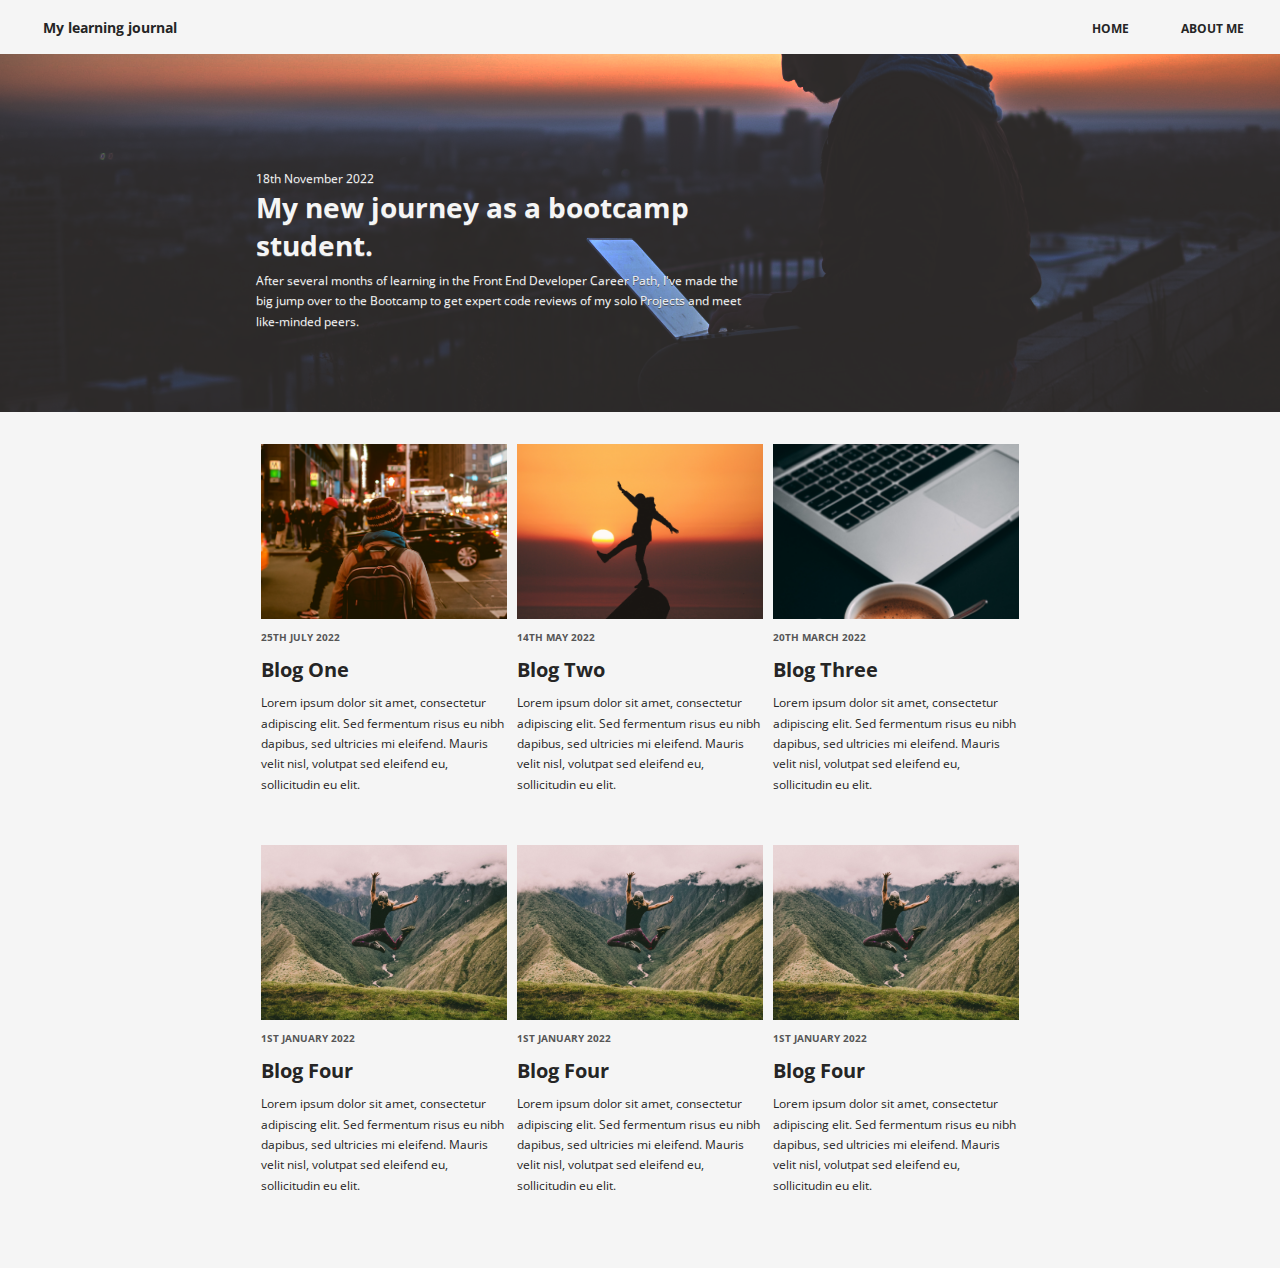
==== index.html @ 239884fc "Updated Blogs" ====
<!DOCTYPE html>
<html lang="en">
<head>
    <meta charset="UTF-8">
    <meta http-equiv="X-UA-Compatible" content="IE=edge">
    <meta name="viewport" content="width=device-width, initial-scale=1.0">
    <link rel="stylesheet" href="style.css">
    <title>Learning Journal</title>
</head>
<body>
    
    <header>
            <div class="header-items">
                <span class="nav-title">My learning journal</span>
                <nav>
                    <ul>
                        <li><a class="nav-links" href="#">Home</a></li>
                        <li><a class="nav-links" href="#">About Me</a></li>
                    </ul>
                </nav>
            </div>
    </header>

    <main>
        <div class="container">
            <div class="main-items">
                <span class="main-date">18th November 2022</span>
                <h1 class="main-title">My new journey as a bootcamp student.</h1>
                <p class="main-body">After several months of learning in the Front End Developer Career Path, I've made the big jump over to the Bootcamp to get expert code reviews of my solo Projects and meet like-minded peers.</p>
            </div>
        </div>
    </main>

    <div class="blogs">
        <div class="container">
            <div class="blog-items">
                <div class="blog">
                    <img class="blog-img"src="img/anubhav-saxena-RA5ntyyDHlw-unsplash.jpg" alt="">
                    <span class="blog-date">25th July 2022</span>
                    <h2 class="blog-title">Blog One</h2>
                    <p class="blog-body">Lorem ipsum dolor sit amet, consectetur adipiscing elit. Sed fermentum risus eu nibh dapibus, sed ultricies mi eleifend. Mauris velit nisl, volutpat sed eleifend eu, sollicitudin eu elit.</p>
                </div>

                <div class="blog">
                    <img class="blog-img"src="img/aziz-acharki-U3C79SeHa7k-unsplash.jpg" alt="">
                    <span class="blog-date">14th May 2022</span>
                    <h2 class="blog-title">Blog Two</h2>
                    <p class="blog-body">Lorem ipsum dolor sit amet, consectetur adipiscing elit. Sed fermentum risus eu nibh dapibus, sed ultricies mi eleifend. Mauris velit nisl, volutpat sed eleifend eu, sollicitudin eu elit.</p>
                </div>
                <div class="blog">
                    <img class="blog-img"src="img/roland-denes-24CcFvbRsBE-unsplash.jpg" alt="">
                    <span class="blog-date">20th March 2022</span>
                    <h2 class="blog-title">Blog Three</h2>
                    <p class="blog-body">Lorem ipsum dolor sit amet, consectetur adipiscing elit. Sed fermentum risus eu nibh dapibus, sed ultricies mi eleifend. Mauris velit nisl, volutpat sed eleifend eu, sollicitudin eu elit.</p>
                </div>
                <div class="blog">
                    <img class="blog-img"src="img/peter-conlan-LEgwEaBVGMo-unsplash.jpg" alt="">
                    <span class="blog-date">1st January 2022</span>
                    <h2 class="blog-title">Blog Four</h2>
                    <p class="blog-body">Lorem ipsum dolor sit amet, consectetur adipiscing elit. Sed fermentum risus eu nibh dapibus, sed ultricies mi eleifend. Mauris velit nisl, volutpat sed eleifend eu, sollicitudin eu elit.</p>
                </div>
                <div class="blog">
                    <img class="blog-img"src="img/peter-conlan-LEgwEaBVGMo-unsplash.jpg" alt="">
                    <span class="blog-date">1st January 2022</span>
                    <h2 class="blog-title">Blog Four</h2>
                    <p class="blog-body">Lorem ipsum dolor sit amet, consectetur adipiscing elit. Sed fermentum risus eu nibh dapibus, sed ultricies mi eleifend. Mauris velit nisl, volutpat sed eleifend eu, sollicitudin eu elit.</p>
                </div>
                <div class="blog">
                    <img class="blog-img"src="img/peter-conlan-LEgwEaBVGMo-unsplash.jpg" alt="">
                    <span class="blog-date">1st January 2022</span>
                    <h2 class="blog-title">Blog Four</h2>
                    <p class="blog-body">Lorem ipsum dolor sit amet, consectetur adipiscing elit. Sed fermentum risus eu nibh dapibus, sed ultricies mi eleifend. Mauris velit nisl, volutpat sed eleifend eu, sollicitudin eu elit.</p>
                </div>

            </div>
        </div>
    </div>

</body>
</html>
---- style.css ----
@import url('https://fonts.googleapis.com/css2?family=Open+Sans:wght@400;700&display=swap');

* {
    box-sizing: border-box;
}

body {
    margin: 0;
    padding: 0;
    font-size: 16px;
    font-family: 'Open Sans', sans-serif;
}

img {
    max-width: 100%;
}

/* Typography */

h1,
span,
p,
h2 {
    margin: 0;
}

h1 {
    font-size: 1.75rem;
}

h2 {
    font-size: 1.25rem;
}

p {
    font-size: 0.75rem;
    line-height: 1.7;
}

a {
    font-size: .75rem;
    text-decoration: none;
}


/* Layout */

.container {
    width: 90%;
    margin: 0 auto;
    max-width: 768px;

}

header, 
.blogs {
    background: #F5F5F5;
}

.header-items {
    display: flex;
    justify-content: space-between;
    align-items: center;
}

/* Navigation Bar */

ul {
    display: flex;
    list-style-type: none;
    padding: 0;
}

li {
    margin-right: 1em;
    text-transform: uppercase;
    color: #252525;
}

li:last-child {
    margin-right: 0;
}

.nav-title {
    font-size: .9rem;
    font-weight: 700;
    color: #252525;
    margin-left: 1em;
}

.nav-links {
    color: #252525;
    font-weight: 700;
    margin-right: 1em;
}

/* Main */

main {
    background: #252525;
    background-image: url('img/avi-richards-Z3ownETsdNQ-unsplash.jpg');
    background-position: center;
    background-size: cover;
    background-blend-mode:color-dodge;
}

.main-items {
    padding-top: 7em;
    padding-bottom: 5em;
    color: #F5F5F5;
}

.main-title,
.main-body {
    max-width: 500px;
}

.main-title,
.main-body,
.main-date {
    text-shadow: 0 1px #555555;
}

.main-title {
    margin-bottom: 0.25em;
}

.main-date {
    font-size: 0.75rem;
}

/* Blogs */

.blog-items {
    padding: 2em 0;
}

.blog {
    margin-bottom: 2.5em;
    min-width: 200px;
}

.blog:last-child {
    margin-bottom: 0;
}

.blog-body,
.blog-title {
    color: #252525;
}

.blog-title {
    margin: .5em 0;
}

.blog-img {
    height: 250px;
    width: 100%;
    object-fit: cover;
    object-position: center;
}

.blog-date {
    font-size: 0.6rem;
    font-weight: bold;
    text-transform: uppercase;
    color: #555555;
}

@media (min-width: 768px) {
    .blog-items {
        /* background: blue; */
        display: flex;
        justify-content: center;
        gap: 10px;
        flex-wrap: wrap;
    }

    .blog {
        width: 32%;
    }

    .nav-title {
        margin-left: 3em;
    }

    .nav-links {
        margin-right: 3em;
    }

    .blog-img {
        height: 175px;
    }

}
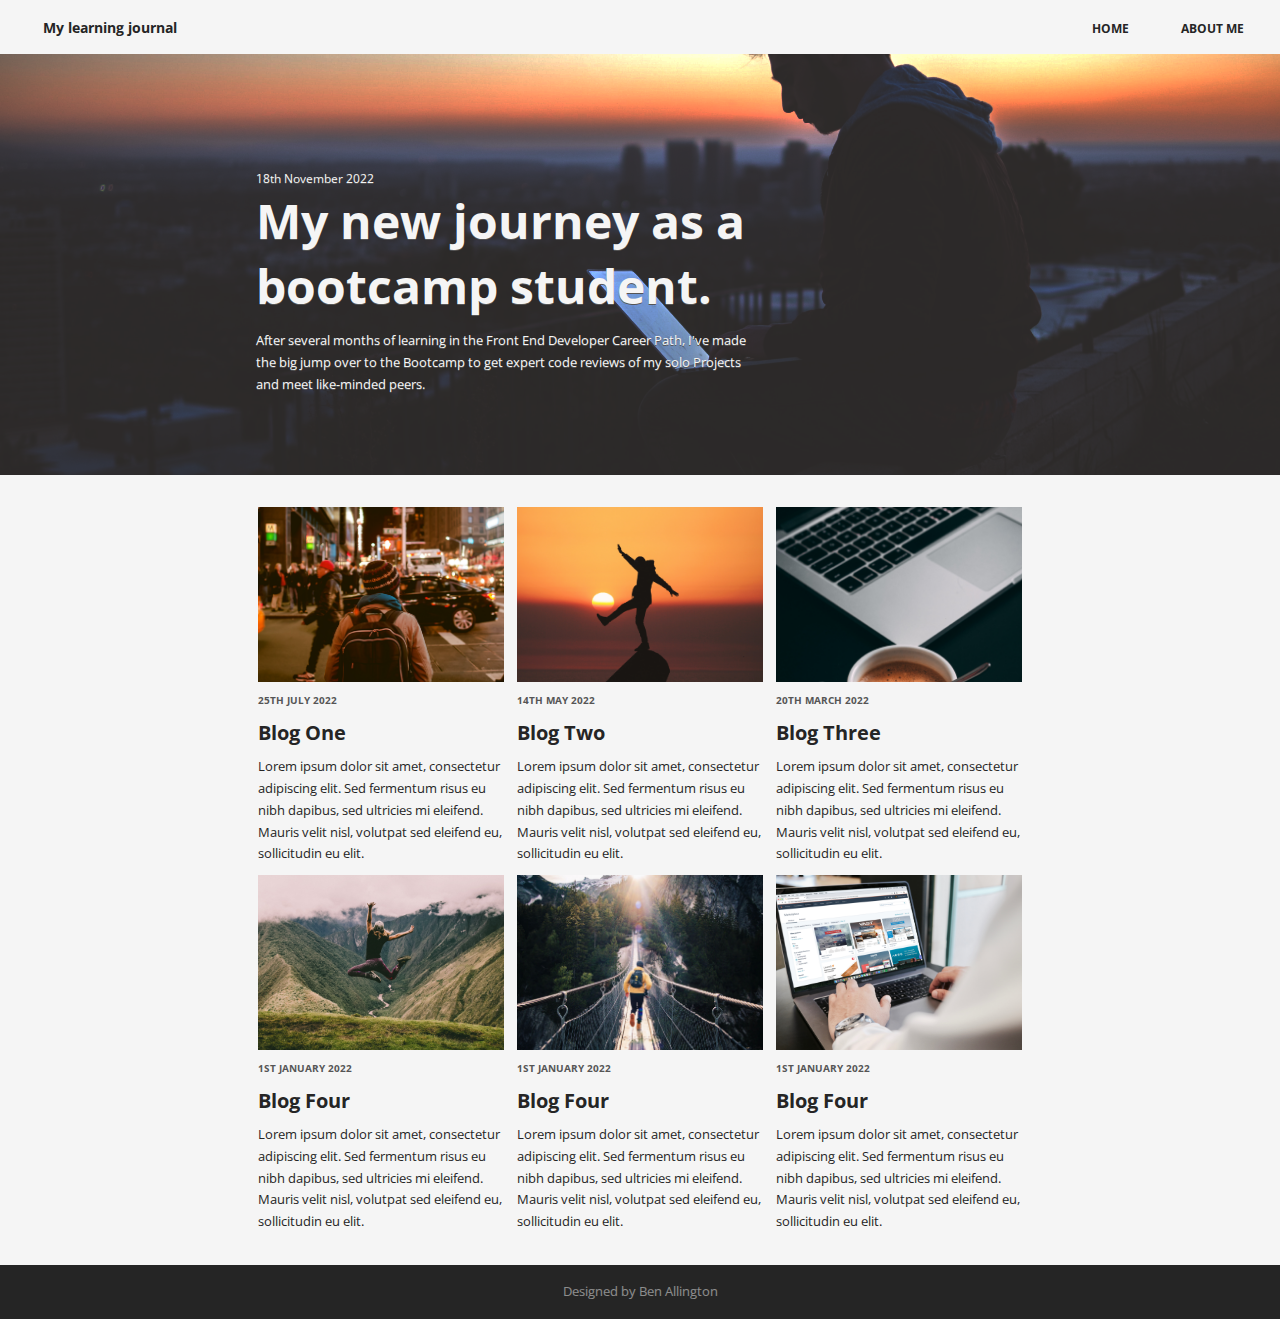
==== commit dcfd0631: "Added footer, updated blog images and updated style.css" ====
--- a/index.html
+++ b/index.html
@@ -60,13 +60,13 @@
                     <p class="blog-body">Lorem ipsum dolor sit amet, consectetur adipiscing elit. Sed fermentum risus eu nibh dapibus, sed ultricies mi eleifend. Mauris velit nisl, volutpat sed eleifend eu, sollicitudin eu elit.</p>
                 </div>
                 <div class="blog">
-                    <img class="blog-img"src="img/peter-conlan-LEgwEaBVGMo-unsplash.jpg" alt="">
+                    <img class="blog-img"src="img/fabio-comparelli-uq2E2V4LhCY-unsplash.jpg" alt="">
                     <span class="blog-date">1st January 2022</span>
                     <h2 class="blog-title">Blog Four</h2>
                     <p class="blog-body">Lorem ipsum dolor sit amet, consectetur adipiscing elit. Sed fermentum risus eu nibh dapibus, sed ultricies mi eleifend. Mauris velit nisl, volutpat sed eleifend eu, sollicitudin eu elit.</p>
                 </div>
                 <div class="blog">
-                    <img class="blog-img"src="img/peter-conlan-LEgwEaBVGMo-unsplash.jpg" alt="">
+                    <img class="blog-img"src="img/campaign-creators-OGOWDVLbMSc-unsplash.jpg" alt="">
                     <span class="blog-date">1st January 2022</span>
                     <h2 class="blog-title">Blog Four</h2>
                     <p class="blog-body">Lorem ipsum dolor sit amet, consectetur adipiscing elit. Sed fermentum risus eu nibh dapibus, sed ultricies mi eleifend. Mauris velit nisl, volutpat sed eleifend eu, sollicitudin eu elit.</p>
@@ -76,5 +76,9 @@
         </div>
     </div>
 
+    <footer>
+        <p>Designed by Ben Allington</p>
+    </footer>
+
 </body>
 </html>--- a/style.css
+++ b/style.css
@@ -136,8 +136,8 @@
 }
 
 .blog {
-    margin-bottom: 2.5em;
-    min-width: 200px;
+    max-width: 500px;
+    margin: 0 auto;
 }
 
 .blog:last-child {
@@ -167,9 +167,32 @@
     color: #555555;
 }
 
+
+/* Footer */
+
+footer {
+    text-align: center;
+    padding: 1em 0;
+    background: #252525;
+}
+
+footer p {
+    color: #F5F5F5;
+    opacity: 0.5;
+}
+
 @media (min-width: 768px) {
+
+    h1 {
+        font-size: 3rem;
+    }
+
+    p {
+        font-size: 0.8rem;
+    }
+
+
     .blog-items {
-        /* background: blue; */
         display: flex;
         justify-content: center;
         gap: 10px;
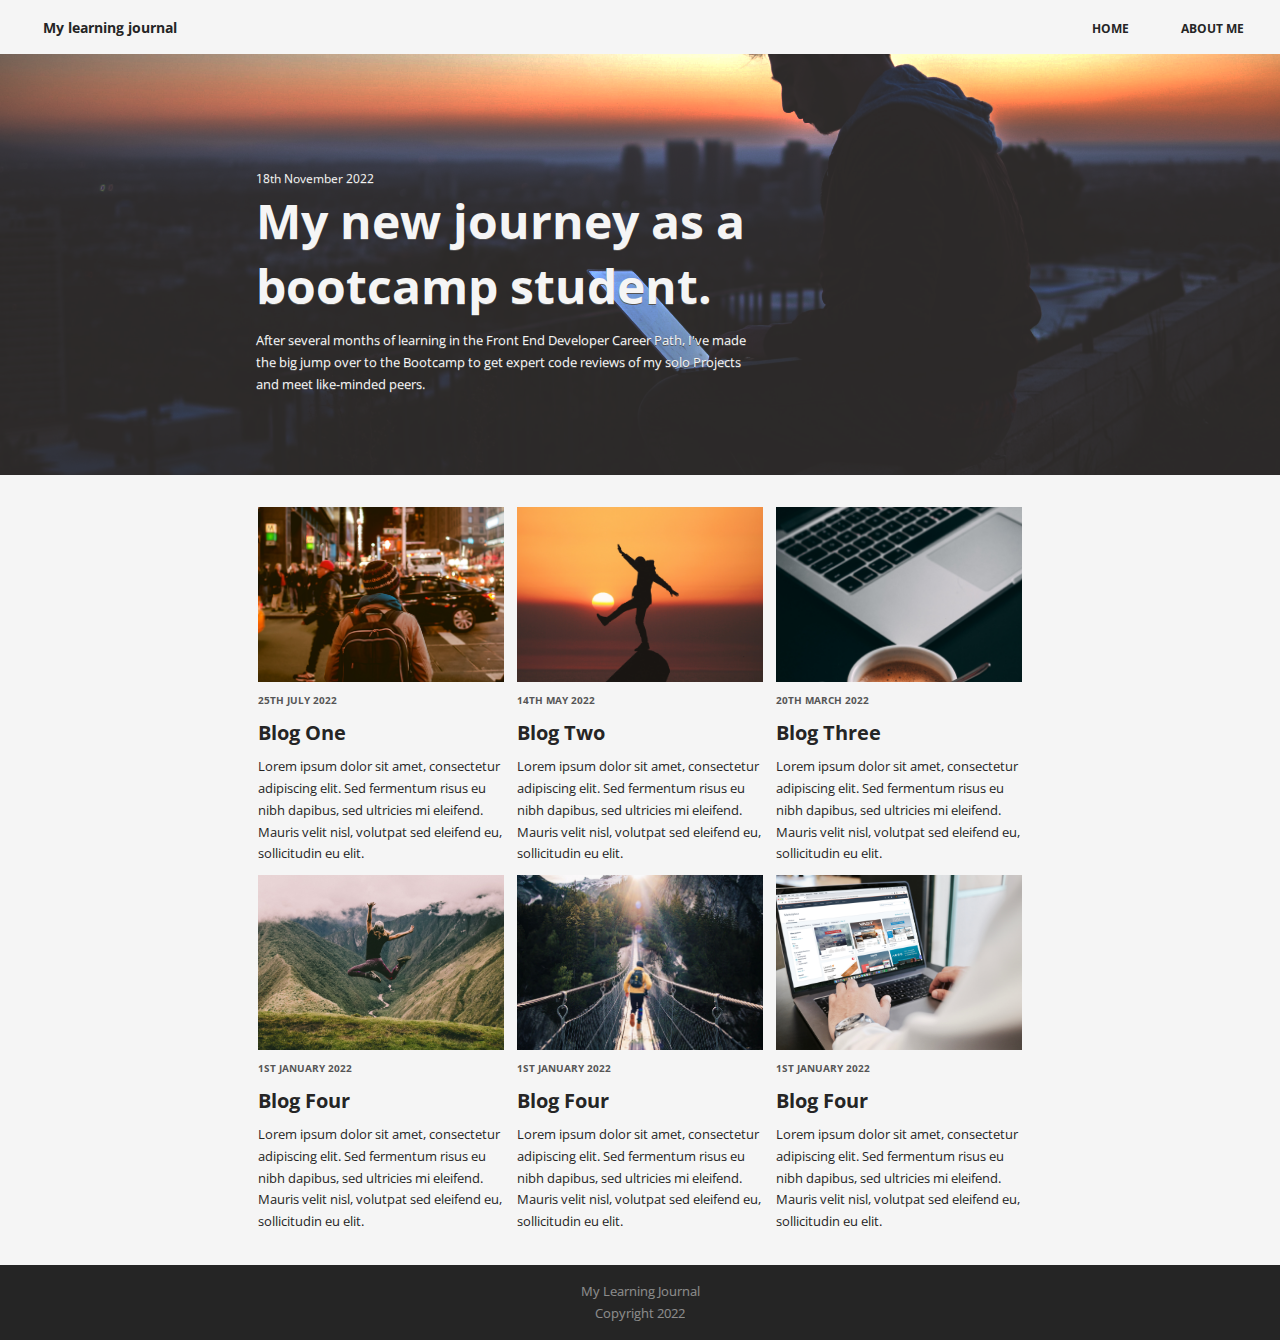
==== commit e2f1c057: "Added new html file, updated style.css" ====
--- a/index.html
+++ b/index.html
@@ -77,7 +77,8 @@
     </div>
 
     <footer>
-        <p>Designed by Ben Allington</p>
+        <p>My Learning Journal</p>
+        <p>Copyright 2022</p>
     </footer>
 
 </body>
--- a/style.css
+++ b/style.css
@@ -33,7 +33,7 @@
 }
 
 p {
-    font-size: 0.75rem;
+    font-size: 0.9rem;
     line-height: 1.7;
 }
 
@@ -181,6 +181,15 @@
     opacity: 0.5;
 }
 
+
+ /* Article Main */
+
+ .article-main {
+    margin: 2em 0;
+}
+
+
+
 @media (min-width: 768px) {
 
     h1 {
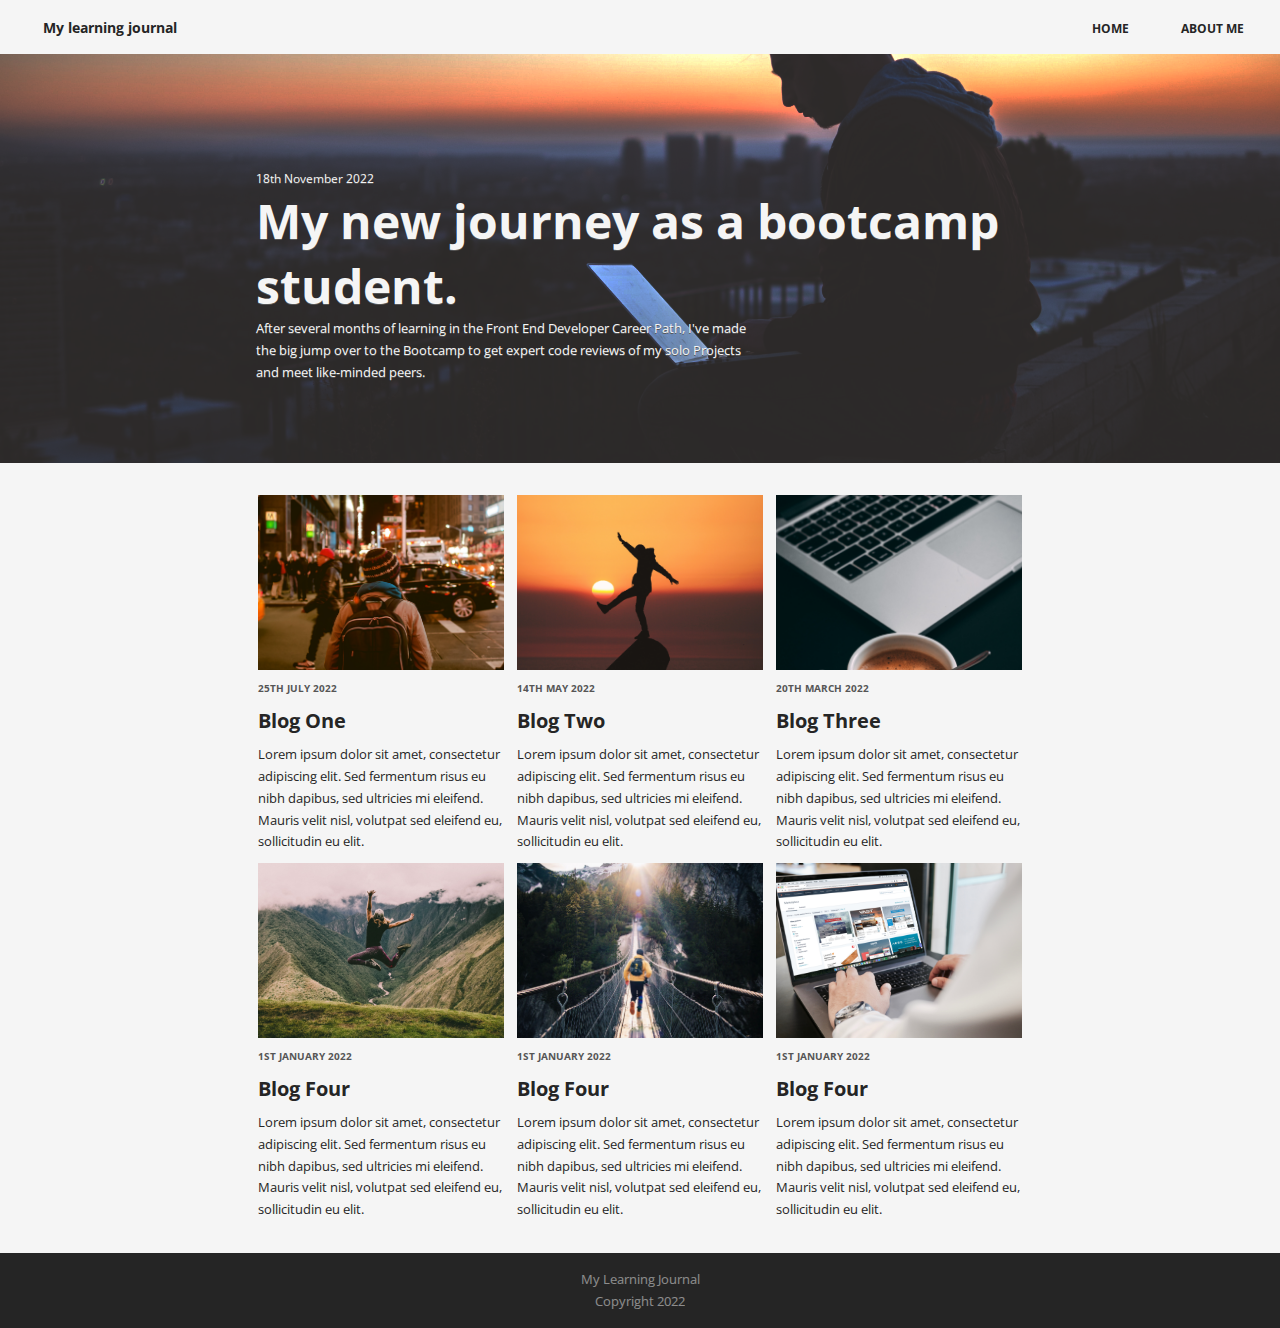
==== commit 691b5407: "Added main to new-journey.html" ====
--- a/index.html
+++ b/index.html
@@ -25,7 +25,7 @@
         <div class="container">
             <div class="main-items">
                 <span class="main-date">18th November 2022</span>
-                <h1 class="main-title">My new journey as a bootcamp student.</h1>
+                <a class="main-title" href="new-journey.html"><h1>My new journey as a bootcamp student.</h1></a>
                 <p class="main-body">After several months of learning in the Front End Developer Career Path, I've made the big jump over to the Bootcamp to get expert code reviews of my solo Projects and meet like-minded peers.</p>
             </div>
         </div>
--- a/style.css
+++ b/style.css
@@ -110,9 +110,18 @@
     color: #F5F5F5;
 }
 
+.main-title {
+    color: #F5F5F5;
+}
+
+.main-title:hover {
+    color: orange;
+}
+
 .main-title,
 .main-body {
     max-width: 500px;
+
 }
 
 .main-title,
@@ -186,7 +195,24 @@
 
  .article-main {
     margin: 2em 0;
-}
+    color: #252525;
+}
+
+.article-main-body,
+.article-main-body h2,
+.article-main-body p {
+    margin-bottom: 1.5em;
+}
+
+.article-main-img {
+    height: 200px;
+    width: 100%;
+    object-fit: cover;
+}
+
+
+
+
 
 
 
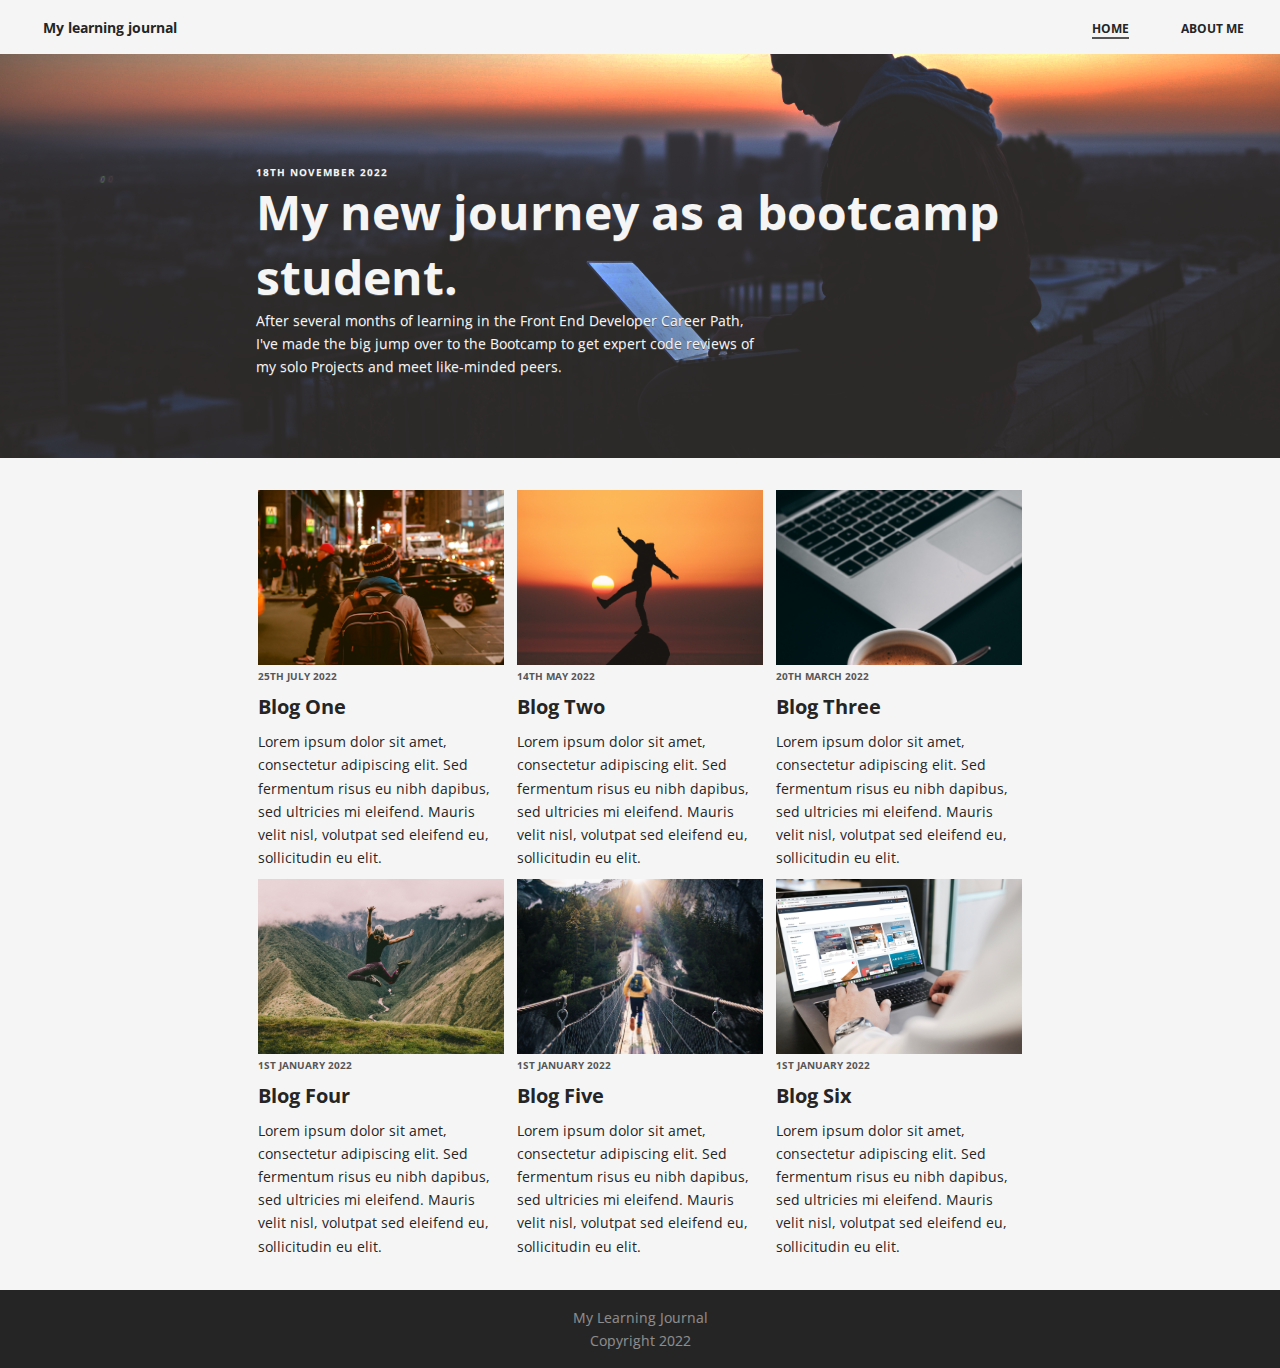
==== commit 4ee26c5d: "Updated html fiiles and added more styling" ====
--- a/index.html
+++ b/index.html
@@ -14,7 +14,7 @@
                 <span class="nav-title">My learning journal</span>
                 <nav>
                     <ul>
-                        <li><a class="nav-links" href="#">Home</a></li>
+                        <li><a class="nav-links active" href="#">Home</a></li>
                         <li><a class="nav-links" href="#">About Me</a></li>
                     </ul>
                 </nav>
@@ -24,7 +24,7 @@
     <main>
         <div class="container">
             <div class="main-items">
-                <span class="main-date">18th November 2022</span>
+                <span class="main-date">18TH NOVEMBER 2022</span>
                 <a class="main-title" href="new-journey.html"><h1>My new journey as a bootcamp student.</h1></a>
                 <p class="main-body">After several months of learning in the Front End Developer Career Path, I've made the big jump over to the Bootcamp to get expert code reviews of my solo Projects and meet like-minded peers.</p>
             </div>
@@ -62,16 +62,15 @@
                 <div class="blog">
                     <img class="blog-img"src="img/fabio-comparelli-uq2E2V4LhCY-unsplash.jpg" alt="">
                     <span class="blog-date">1st January 2022</span>
-                    <h2 class="blog-title">Blog Four</h2>
+                    <h2 class="blog-title">Blog Five</h2>
                     <p class="blog-body">Lorem ipsum dolor sit amet, consectetur adipiscing elit. Sed fermentum risus eu nibh dapibus, sed ultricies mi eleifend. Mauris velit nisl, volutpat sed eleifend eu, sollicitudin eu elit.</p>
                 </div>
                 <div class="blog">
                     <img class="blog-img"src="img/campaign-creators-OGOWDVLbMSc-unsplash.jpg" alt="">
                     <span class="blog-date">1st January 2022</span>
-                    <h2 class="blog-title">Blog Four</h2>
+                    <h2 class="blog-title">Blog Six</h2>
                     <p class="blog-body">Lorem ipsum dolor sit amet, consectetur adipiscing elit. Sed fermentum risus eu nibh dapibus, sed ultricies mi eleifend. Mauris velit nisl, volutpat sed eleifend eu, sollicitudin eu elit.</p>
                 </div>
-
             </div>
         </div>
     </div>
--- a/style.css
+++ b/style.css
@@ -42,6 +42,10 @@
     text-decoration: none;
 }
 
+span {
+    display: block;
+}
+
 
 /* Layout */
 
@@ -63,7 +67,12 @@
     align-items: center;
 }
 
+
 /* Navigation Bar */
+.active {
+    color: #555555;
+    border-bottom: 2px solid #555555;
+}
 
 ul {
     display: flex;
@@ -135,7 +144,9 @@
 }
 
 .main-date {
-    font-size: 0.75rem;
+    font-size: 0.6rem;
+    font-weight: 700;
+    letter-spacing: 1px;
 }
 
 /* Blogs */
@@ -157,6 +168,7 @@
 .blog-title {
     color: #252525;
 }
+
 
 .blog-title {
     margin: .5em 0;
@@ -194,14 +206,24 @@
  /* Article Main */
 
  .article-main {
-    margin: 2em 0;
-    color: #252525;
+    background: #F5F5F5;
+    color: #252525;
+}
+
+.article-main-items {
+    padding-top: 2em;
 }
 
 .article-main-body,
 .article-main-body h2,
-.article-main-body p {
-    margin-bottom: 1.5em;
+.article-main-body p, 
+.article-main-img {
+    padding-bottom: 1em;
+}
+
+.width {
+    width: 90%;
+    margin: 0 auto;
 }
 
 .article-main-img {
@@ -210,11 +232,21 @@
     object-fit: cover;
 }
 
-
-
-
-
-
+.article-main-date {
+    font-weight: 700;
+    color: #555555;
+    font-size: 0.6rem;
+}
+
+.article-main-date, .article-main-p, .article-main-title {
+    margin-bottom: 1rem;
+}
+
+
+
+
+
+/* Media Queries */
 
 @media (min-width: 768px) {
 
@@ -223,7 +255,7 @@
     }
 
     p {
-        font-size: 0.8rem;
+        font-size: 0.85rem;
     }
 
 
@@ -250,4 +282,10 @@
         height: 175px;
     }
 
-}
+    /* Article Main */
+
+    .article-main-img {
+        height: 350px;
+    }
+
+}
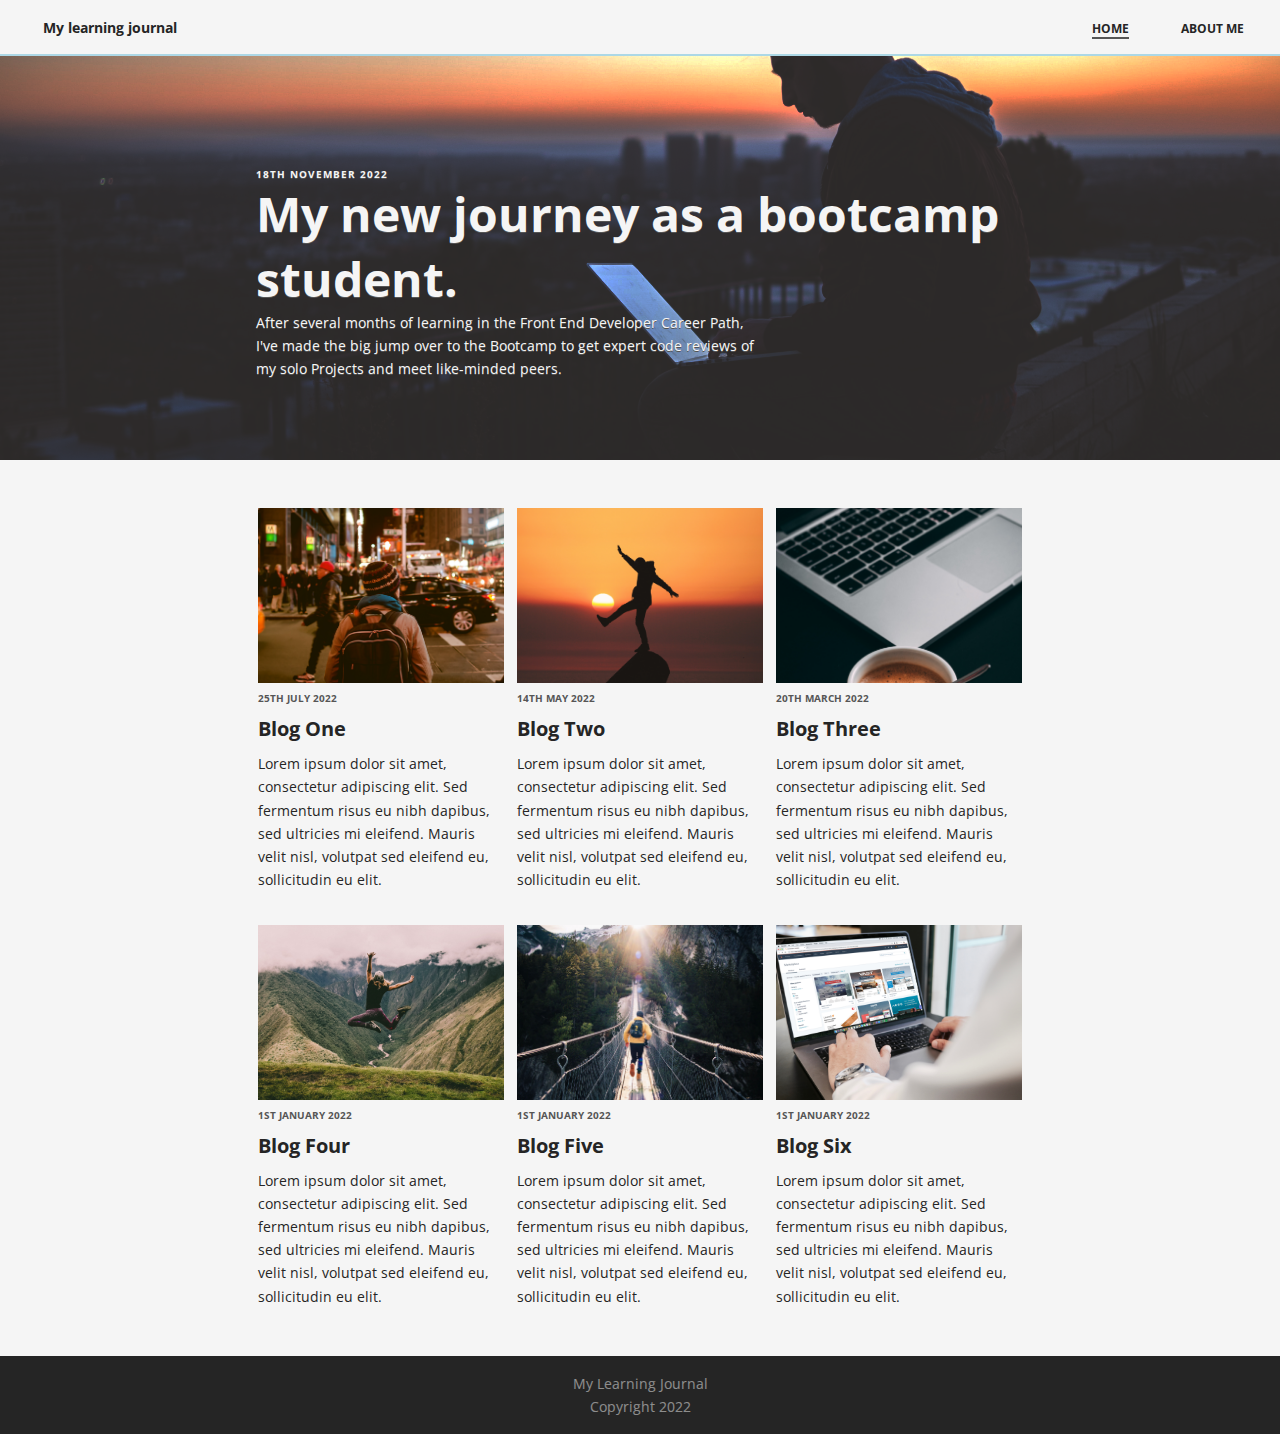
==== commit aea218dc: "Updated padding and margins to both html files" ====
--- a/index.html
+++ b/index.html
@@ -57,19 +57,19 @@
                     <img class="blog-img"src="img/peter-conlan-LEgwEaBVGMo-unsplash.jpg" alt="">
                     <span class="blog-date">1st January 2022</span>
                     <h2 class="blog-title">Blog Four</h2>
-                    <p class="blog-body">Lorem ipsum dolor sit amet, consectetur adipiscing elit. Sed fermentum risus eu nibh dapibus, sed ultricies mi eleifend. Mauris velit nisl, volutpat sed eleifend eu, sollicitudin eu elit.</p>
+                    <p class="blog-body zero-margin-bottom">Lorem ipsum dolor sit amet, consectetur adipiscing elit. Sed fermentum risus eu nibh dapibus, sed ultricies mi eleifend. Mauris velit nisl, volutpat sed eleifend eu, sollicitudin eu elit.</p>
                 </div>
                 <div class="blog">
                     <img class="blog-img"src="img/fabio-comparelli-uq2E2V4LhCY-unsplash.jpg" alt="">
                     <span class="blog-date">1st January 2022</span>
                     <h2 class="blog-title">Blog Five</h2>
-                    <p class="blog-body">Lorem ipsum dolor sit amet, consectetur adipiscing elit. Sed fermentum risus eu nibh dapibus, sed ultricies mi eleifend. Mauris velit nisl, volutpat sed eleifend eu, sollicitudin eu elit.</p>
+                    <p class="blog-body zero-margin-bottom">Lorem ipsum dolor sit amet, consectetur adipiscing elit. Sed fermentum risus eu nibh dapibus, sed ultricies mi eleifend. Mauris velit nisl, volutpat sed eleifend eu, sollicitudin eu elit.</p>
                 </div>
                 <div class="blog">
                     <img class="blog-img"src="img/campaign-creators-OGOWDVLbMSc-unsplash.jpg" alt="">
                     <span class="blog-date">1st January 2022</span>
                     <h2 class="blog-title">Blog Six</h2>
-                    <p class="blog-body">Lorem ipsum dolor sit amet, consectetur adipiscing elit. Sed fermentum risus eu nibh dapibus, sed ultricies mi eleifend. Mauris velit nisl, volutpat sed eleifend eu, sollicitudin eu elit.</p>
+                    <p class="blog-body zero-margin-bottom">Lorem ipsum dolor sit amet, consectetur adipiscing elit. Sed fermentum risus eu nibh dapibus, sed ultricies mi eleifend. Mauris velit nisl, volutpat sed eleifend eu, sollicitudin eu elit.</p>
                 </div>
             </div>
         </div>
--- a/style.css
+++ b/style.css
@@ -9,6 +9,7 @@
     padding: 0;
     font-size: 16px;
     font-family: 'Open Sans', sans-serif;
+    background: #F5F5F5;
 }
 
 img {
@@ -33,7 +34,7 @@
 }
 
 p {
-    font-size: 0.9rem;
+    font-size: 1rem;
     line-height: 1.7;
 }
 
@@ -65,6 +66,7 @@
     display: flex;
     justify-content: space-between;
     align-items: center;
+    border-bottom: 2px solid lightblue;
 }
 
 
@@ -151,8 +153,8 @@
 
 /* Blogs */
 
-.blog-items {
-    padding: 2em 0;
+.blogs {
+    padding: 3em 0;
 }
 
 .blog {
@@ -160,6 +162,12 @@
     margin: 0 auto;
 }
 
+.blog-title,
+.blog-body {
+    margin-bottom: 1.5rem;
+}
+
+
 .blog:last-child {
     margin-bottom: 0;
 }
@@ -167,6 +175,10 @@
 .blog-body,
 .blog-title {
     color: #252525;
+}
+
+.blog-heading {
+    text-align: center;
 }
 
 
@@ -179,6 +191,7 @@
     width: 100%;
     object-fit: cover;
     object-position: center;
+    margin-bottom: 0.25rem;
 }
 
 .blog-date {
@@ -208,22 +221,8 @@
  .article-main {
     background: #F5F5F5;
     color: #252525;
-}
-
-.article-main-items {
-    padding-top: 2em;
-}
-
-.article-main-body,
-.article-main-body h2,
-.article-main-body p, 
-.article-main-img {
-    padding-bottom: 1em;
-}
-
-.width {
-    width: 90%;
-    margin: 0 auto;
+    padding: 3em 0;
+
 }
 
 .article-main-img {
@@ -238,12 +237,18 @@
     font-size: 0.6rem;
 }
 
-.article-main-date, .article-main-p, .article-main-title {
-    margin-bottom: 1rem;
-}
-
-
-
+ 
+.article-main-p, 
+.article-main-title, 
+.article-main-body,
+.article-main-img,
+.article-main-body h2 {
+    margin-bottom: 1.5rem;
+}
+
+.article-main-body:last-child {
+    margin-bottom: 0;
+}
 
 
 /* Media Queries */
@@ -288,4 +293,16 @@
         height: 350px;
     }
 
-}
+    .article-main-date, 
+    .article-main-p, 
+    .article-main-title, 
+    .article-main-body {
+        padding: 0 5rem;
+    }
+
+    .zero-margin-bottom {
+        margin-bottom: 0;
+    }
+    
+
+}
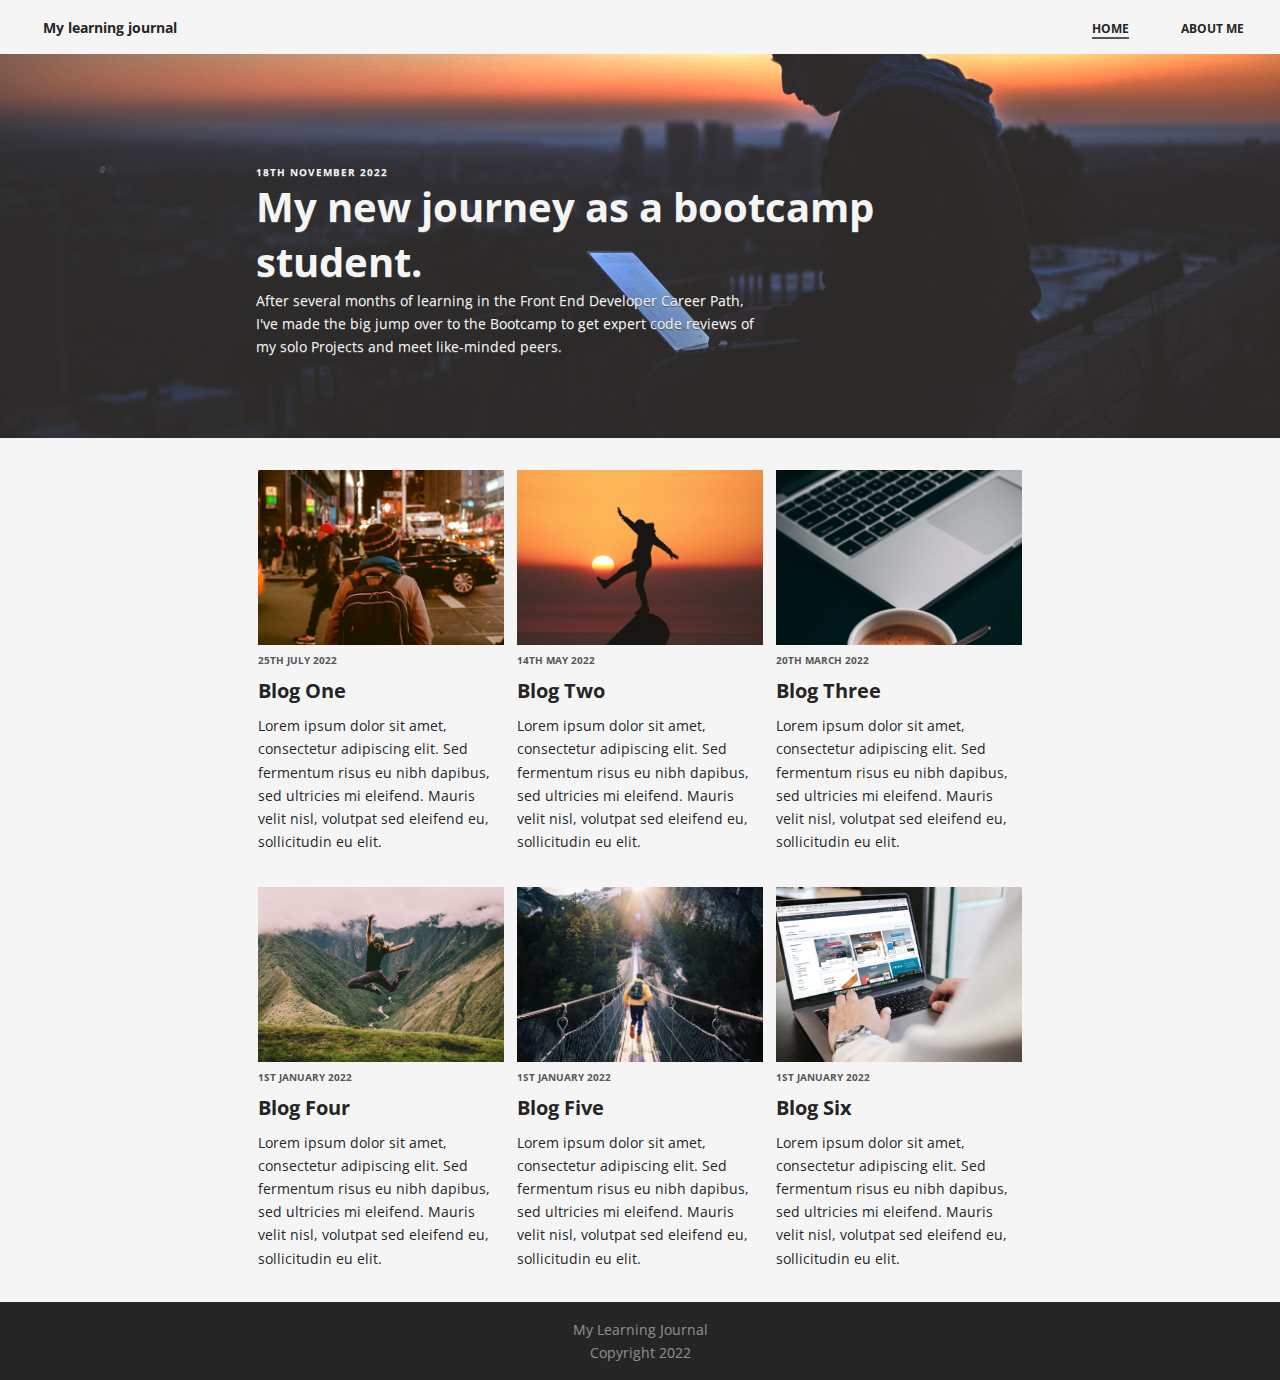
==== commit c25d99f7: "Add js file and made changes to style.css" ====
--- a/index.html
+++ b/index.html
@@ -15,7 +15,7 @@
                 <nav>
                     <ul>
                         <li><a class="nav-links active" href="#">Home</a></li>
-                        <li><a class="nav-links" href="#">About Me</a></li>
+                        <li><a class="nav-links" href="journal.html">About Me</a></li>
                     </ul>
                 </nav>
             </div>
@@ -25,7 +25,7 @@
         <div class="container">
             <div class="main-items">
                 <span class="main-date">18TH NOVEMBER 2022</span>
-                <a class="main-title" href="new-journey.html"><h1>My new journey as a bootcamp student.</h1></a>
+                <a class="main-title" href="article.html"><h1>My new journey as a bootcamp student.</h1></a>
                 <p class="main-body">After several months of learning in the Front End Developer Career Path, I've made the big jump over to the Bootcamp to get expert code reviews of my solo Projects and meet like-minded peers.</p>
             </div>
         </div>
@@ -80,5 +80,7 @@
         <p>Copyright 2022</p>
     </footer>
 
+
+    <script src="app.js"></script>
 </body>
 </html>--- a/style.css
+++ b/style.css
@@ -13,7 +13,7 @@
 }
 
 img {
-    max-width: 100%;
+    width: 100%;
 }
 
 /* Typography */
@@ -26,7 +26,7 @@
 }
 
 h1 {
-    font-size: 1.75rem;
+    font-size: 2.25rem;
 }
 
 h2 {
@@ -66,7 +66,6 @@
     display: flex;
     justify-content: space-between;
     align-items: center;
-    border-bottom: 2px solid lightblue;
 }
 
 
@@ -154,7 +153,7 @@
 /* Blogs */
 
 .blogs {
-    padding: 3em 0;
+    padding: 2em 0;
 }
 
 .blog {
@@ -165,6 +164,7 @@
 .blog-title,
 .blog-body {
     margin-bottom: 1.5rem;
+    color: #252525;
 }
 
 
@@ -172,13 +172,10 @@
     margin-bottom: 0;
 }
 
-.blog-body,
-.blog-title {
-    color: #252525;
-}
-
 .blog-heading {
     text-align: center;
+    margin-bottom: 1.5rem;
+    font-size: 1rem;
 }
 
 
@@ -201,28 +198,12 @@
     color: #555555;
 }
 
-
-/* Footer */
-
-footer {
-    text-align: center;
-    padding: 1em 0;
-    background: #252525;
-}
-
-footer p {
-    color: #F5F5F5;
-    opacity: 0.5;
-}
-
-
  /* Article Main */
 
  .article-main {
     background: #F5F5F5;
     color: #252525;
-    padding: 3em 0;
-
+    padding: 2em 0;
 }
 
 .article-main-img {
@@ -242,7 +223,10 @@
 .article-main-title, 
 .article-main-body,
 .article-main-img,
-.article-main-body h2 {
+.article-main-body h2,
+.article-main-body p,
+.article-main-profile-img,
+.article-main-title-with-flex {
     margin-bottom: 1.5rem;
 }
 
@@ -250,17 +234,49 @@
     margin-bottom: 0;
 }
 
+.article-main-profile-img {
+    height: 150px;
+    width: auto;
+    border-radius: 50%;
+}
+
+.article-main-title-with-flex {
+    display: flex;
+    flex-direction: column;
+    align-items: center;
+}
+
+
+/* Footer */
+
+footer {
+    text-align: center;
+    padding: 1em 0;
+    background: #252525;
+}
+
+footer p {
+    color: #F5F5F5;
+    opacity: 0.5;
+}
+
 
 /* Media Queries */
 
 @media (min-width: 768px) {
 
     h1 {
-        font-size: 3rem;
+        font-size: 2.5rem;
     }
 
     p {
         font-size: 0.85rem;
+    }
+
+    .flex {
+        display: flex;
+        align-items: center;
+        justify-content: space-between;
     }
 
 
@@ -296,8 +312,9 @@
     .article-main-date, 
     .article-main-p, 
     .article-main-title, 
-    .article-main-body {
-        padding: 0 5rem;
+    .article-main-body,
+    .article-main-profile-img {
+        padding: 0 1rem;
     }
 
     .zero-margin-bottom {
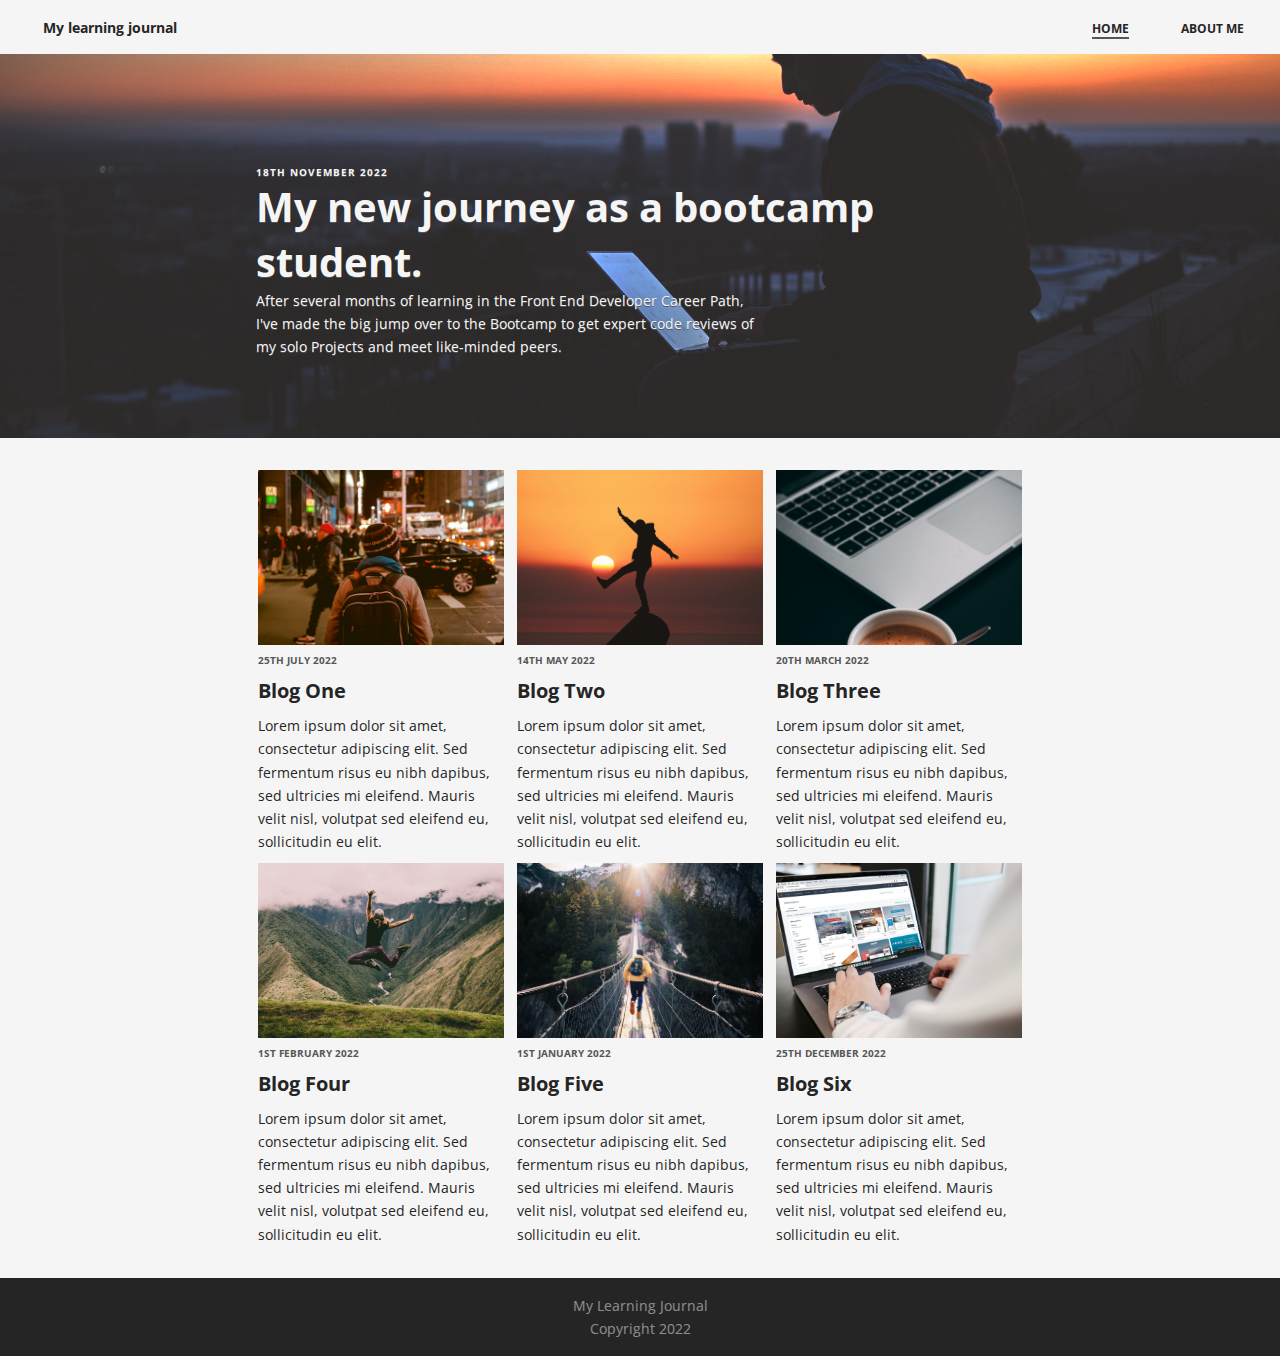
==== commit 6b757990: "Linked js file with index.html" ====
--- a/index.html
+++ b/index.html
@@ -33,44 +33,7 @@
 
     <div class="blogs">
         <div class="container">
-            <div class="blog-items">
-                <div class="blog">
-                    <img class="blog-img"src="img/anubhav-saxena-RA5ntyyDHlw-unsplash.jpg" alt="">
-                    <span class="blog-date">25th July 2022</span>
-                    <h2 class="blog-title">Blog One</h2>
-                    <p class="blog-body">Lorem ipsum dolor sit amet, consectetur adipiscing elit. Sed fermentum risus eu nibh dapibus, sed ultricies mi eleifend. Mauris velit nisl, volutpat sed eleifend eu, sollicitudin eu elit.</p>
-                </div>
-
-                <div class="blog">
-                    <img class="blog-img"src="img/aziz-acharki-U3C79SeHa7k-unsplash.jpg" alt="">
-                    <span class="blog-date">14th May 2022</span>
-                    <h2 class="blog-title">Blog Two</h2>
-                    <p class="blog-body">Lorem ipsum dolor sit amet, consectetur adipiscing elit. Sed fermentum risus eu nibh dapibus, sed ultricies mi eleifend. Mauris velit nisl, volutpat sed eleifend eu, sollicitudin eu elit.</p>
-                </div>
-                <div class="blog">
-                    <img class="blog-img"src="img/roland-denes-24CcFvbRsBE-unsplash.jpg" alt="">
-                    <span class="blog-date">20th March 2022</span>
-                    <h2 class="blog-title">Blog Three</h2>
-                    <p class="blog-body">Lorem ipsum dolor sit amet, consectetur adipiscing elit. Sed fermentum risus eu nibh dapibus, sed ultricies mi eleifend. Mauris velit nisl, volutpat sed eleifend eu, sollicitudin eu elit.</p>
-                </div>
-                <div class="blog">
-                    <img class="blog-img"src="img/peter-conlan-LEgwEaBVGMo-unsplash.jpg" alt="">
-                    <span class="blog-date">1st January 2022</span>
-                    <h2 class="blog-title">Blog Four</h2>
-                    <p class="blog-body zero-margin-bottom">Lorem ipsum dolor sit amet, consectetur adipiscing elit. Sed fermentum risus eu nibh dapibus, sed ultricies mi eleifend. Mauris velit nisl, volutpat sed eleifend eu, sollicitudin eu elit.</p>
-                </div>
-                <div class="blog">
-                    <img class="blog-img"src="img/fabio-comparelli-uq2E2V4LhCY-unsplash.jpg" alt="">
-                    <span class="blog-date">1st January 2022</span>
-                    <h2 class="blog-title">Blog Five</h2>
-                    <p class="blog-body zero-margin-bottom">Lorem ipsum dolor sit amet, consectetur adipiscing elit. Sed fermentum risus eu nibh dapibus, sed ultricies mi eleifend. Mauris velit nisl, volutpat sed eleifend eu, sollicitudin eu elit.</p>
-                </div>
-                <div class="blog">
-                    <img class="blog-img"src="img/campaign-creators-OGOWDVLbMSc-unsplash.jpg" alt="">
-                    <span class="blog-date">1st January 2022</span>
-                    <h2 class="blog-title">Blog Six</h2>
-                    <p class="blog-body zero-margin-bottom">Lorem ipsum dolor sit amet, consectetur adipiscing elit. Sed fermentum risus eu nibh dapibus, sed ultricies mi eleifend. Mauris velit nisl, volutpat sed eleifend eu, sollicitudin eu elit.</p>
-                </div>
+            <div class="blog-items" id="blog-items"></div>
             </div>
         </div>
     </div>
